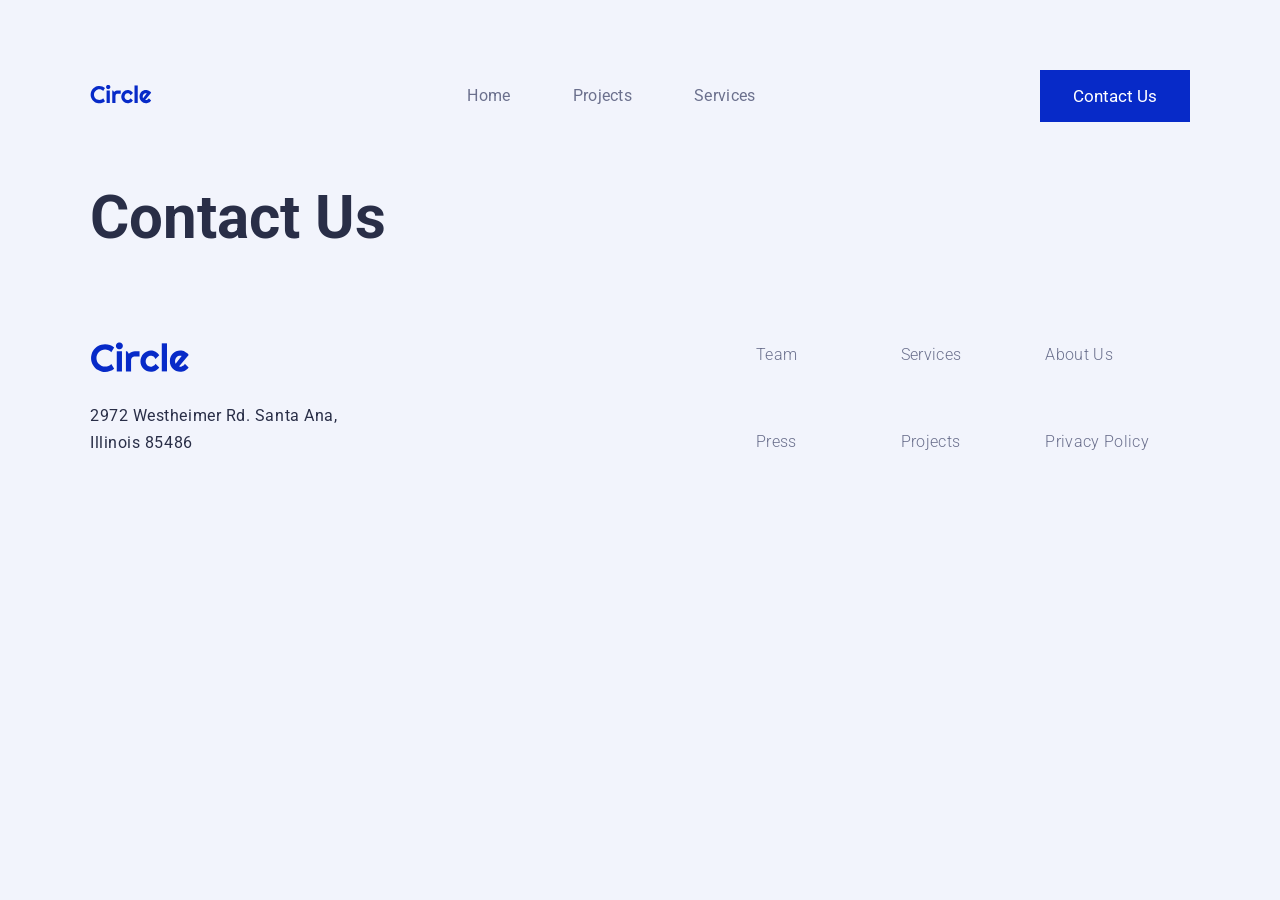
==== contact.html @ b86afda3 "create contact page" ====
<!DOCTYPE html>
<html lang="en">

<head>
    <meta charset="UTF-8">
    <meta http-equiv="X-UA-Compatible" content="IE=edge">
    <meta name="viewport" content="width=device-width, initial-scale=1.0">
    <title>Circle</title>
    <link rel="preconnect" href="https://fonts.googleapis.com">
    <link rel="preconnect" href="https://fonts.gstatic.com" crossorigin>
    <link href="https://fonts.googleapis.com/css2?family=Roboto:wght@100;300;400;500;700;900&display=swap"
        rel="stylesheet">
    <link rel="stylesheet" href="style.css">
</head>

<body>
    <header>
        <div class="container">
            <nav class="navigation">
                <a href="index.html"> <img src="assets/logos/circle.svg" alt="circle logo" class="logo"></a>
                <ul>
                    <li><a href="index.html#home">Home</a></li>
                    <li><a href="index.html#projects">Projects</a></li>
                    <li><a href="index.html#services">Services</a></li>
                </ul>
                <a href="contact.html" class="contact-us-button circle-button">Contact Us</a>
            </nav>
        </div>
    </header>

    <section class="contact-us">
        <div class="container">
            <h1>Contact Us</h1>
            <form action="" class="contact-form">
                
            </form>
        </div>

    </section>

    <footer>
        <div class="container">
            <div class="footer-company">
                <img src="/assets/logos/circle.svg" alt="circle-logo">
                <p class="footer-address">
                    2972 Westheimer Rd. Santa Ana, <br> Illinois 85486
                </p>
            </div>
            <nav class="footer-nav">
                <ul>
                    <li><a href="#">Team</a></li>
                    <li><a href="#">Services</a></li>
                    <li><a href="#">About Us</a></li>
                    <li><a href="#">Press</a></li>
                    <li><a href="#">Projects</a></li>
                    <li><a href="#">Privacy Policy</a></li>
                </ul>
            </nav>
        </div>
    </footer>
    <script src="script.js"></script>
</body>

</html>
---- style.css ----
body {
    font-family: 'Roboto', sans-serif;
    color: #292E47;
    background-color: #F2F4FC;
}

body * {
    box-sizing: border-box;
}


h1 {
    font-size: 60px;
    font-weight: 700;
    margin: 0;
}

h2 {
    font-size: 50px;
    font-weight: 700;
    margin: 0;
}

h3 {
    font-size: 40px;
    font-weight: 700;
    margin: 0;
}

h4 {
    font-size: 24px;
    font-weight: 700;
    margin: 0;
}

p.body-intro {
    font-size: 20px;
    font-weight: 400;
    line-height: 1.5;
}

.container {
    width: 1100px;
    margin: 0 auto;
}

.container-fluid {
    width: 1320px;
    margin: 0 auto;
}

button.circle-button, a.circle-button {
    font-size: 17px;
    border-radius: 0px;
    background-color: #072AC8;
    border: none;
    color: #fff;
    display: inline-block;
    padding: 16px 33px;
    cursor: pointer;
    text-decoration: none;
}

button.circle-button-transparent {
    background-color: transparent;
    color: #6B708D;
}

a.circle-link {
    color: #072AC8;
    text-decoration: none;
    font-size: 17px;
    font-weight: 400;
}

.navigation {
    padding: 60px 0;
    display: flex;
    justify-content: space-between;
    align-items: center;
}

.navigation ul {
    display: flex;
    list-style: none;
    margin: 0;
    padding: 0;
    gap: 62px;
    margin-bottom: -1px;
    margin-left: 31px;
    letter-spacing: 0.02em;
}

.navigation ul li a {
    color: #6B708D;
    text-decoration: none;
}

.navigation .logo {
    margin-top: 1px;
}

.navigation .circle-button {
    cursor: pointer;
    margin-top: 2px;
}

.hero {
    padding: 30px 0;
}

.hero .container {
    display: flex;
    justify-content: space-between;
}

.hero .intro {
    width: 48%;
    padding-top: 118px;
}

.hero .intro p.body-intro {
    margin-bottom: 41px;
    margin-top: 28px;
}

.hero .intro .intro-buttons {
    display: flex;
    align-items: center;
    gap: 10px;
}

.hero .intro .circle-button {
    padding: 16px 29px;
}

.hero .intro-images {
    width: 52%;
    position: relative;
}

.hero .intro-images .intro-image-bg {
    width: 100%;
    display: block;
    margin-top: 10px;
}

.hero .intro-images .intro-image-card {
    position: absolute;
}

.hero .intro-images .intro-image-card-1 {
    position: absolute;
    top: -11px;
    width: 374px;
    left: -91px;
}

.hero .intro-images .intro-image-card-2 {
    position: absolute;
    bottom: -130px;
    width: 350px;
    right: -80px;
}

.sponsors {
    padding: 140px 0;
}

.sponsors .sponsor-images {
    display: flex;

    align-items: center;
    padding: 0 22px;

    justify-content: space-between;
}

.sponsors .sponsor-images .sponsor-image {
    width: 105px;
    margin-top: 2px;
    display: block;
    object-fit: fill;
}

.sponsors .sponsor-images .sponsor-image.sponsor-image-google {
    width: 94px;
}

.sponsors .sponsor-images .sponsor-image.sponsor-image-microsoft {
    width: 120px;
    margin-left: 0px;
}

.sponsors .sponsor-images .sponsor-image.sponsor-image-fedex {
    width: 102px;
}

.recent-projects {
    padding: 92px 0;

}

.projects-grid {
    margin-top: 70px;
    display: grid;
    grid-template-columns: 340px 340px 340px;
    gap: 40px;
}

.project-card {}

.project-card img {
    width: 100%;
    height: 240px;
}

.project-card .project-card-info {
    padding: 25px 30px 30px 30px;
}

.project-card .project-card-info p {
    letter-spacing: 0.035em;
}

.project-card .project-card-info .circle-link {
    margin-top: 60px;
    display: block;
}

.reviews {
    padding: 110px 0;
}

.reviews .container-fluid {
    background-color: #292E47;
    height: 622px;

}

.reviews .container-fluid h3.review-title {
    color: #F2F4FC;
}

.reviews .container-fluid .review-comment {
    text-align: center;
    color: #FFC600;
    font-size: 24px;
    line-height: 1.6;
    margin-left: 9px;
    letter-spacing: 0.005em;
    margin-top: 105px;
}

.reviews .container-fluid .review {
    display: flex;
    justify-content: space-between;
    align-items: center;
    padding: 120px 0;
    flex-direction: column;
    height: 100%;
    position: relative;
}

.reviews .container-fluid .review .review-author .review-author-image {
    width: 50px;
    height: 50px;
    border-radius: 50%;
    object-fit: cover;
}

.reviews .container-fluid .review .review-author {
    display: flex;
    align-items: center;
    gap: 10px;
    margin-top: 75px;
}

.reviews .container-fluid .review .review-author .review-author-name {
    color: #A2D6F9;
    font-size: 17px;
    font-weight: 300;
    padding: 0;
    margin: 0;
    margin-bottom: 5px;
}

.reviews .container-fluid .review .review-author .review-author-org {
    color: #F2F4FC;
    font-size: 13px;
    padding: 0;
    margin: 0;
    margin-top: 5px;
}

.reviews .container-fluid .review .emojis .emoji {
    position: absolute;
    width: 150px;
}

.reviews .container-fluid .review .emojis {
    width: 100%;
}

.reviews .container-fluid .review .emojis .emoji-1 {
    top: 50px;
    left: 75px;
}

.reviews .container-fluid .review .emojis .emoji-2 {
    top: 50px;
    right: 90px;
}

.reviews .container-fluid .review .emojis .emoji-3 {
    bottom: 75px;
    left: 64px;
}

.reviews .container-fluid .review .emojis .emoji-4 {
    bottom: 75px;
    right: 72px;
}

.services {
    padding: 90px 0;
}

.services-grid {
    margin-top: 70px;
    display: grid;
    grid-template-columns: 340px 340px 340px;
    gap: 40px;
    /* TODO: unify in one class */
}

.card {
    width: 340px;
    background-color: #fff;
    box-shadow: rgba(0, 0, 0, 0.1) 0px 38px 77px 0px;
}


.card-info {
    padding: 25px 30px 30px 30px;
}

.card-info p {
    color: #6B708D;
}

.card-icon-wrapper {
    display: flex;
    align-items: center;
    justify-content: center;
    margin-top: 15px;
    margin-bottom: 30px;
    width: 80px;
    height: 80px;
    border-radius: 50%;

    background-color: #ECF7FF;
}

.service-card-info p {
    letter-spacing: 0.004em;
    line-height: 1.5em;

}

.service-card-info .circle-link {
    margin-top: 40px;
    display: block;
}

.service-card-info p {
    font-size: 20px;
}

.newsletter {
    padding: 112px 0;
}

.newsletter .container-fluid {
    background-color: #FFC600;
    display: flex;
    align-items: center;
    justify-content: center;
    flex-direction: column;
    padding: 136px 0;
}

.newsletter .container-fluid p {
    font-size: 20px;
    margin-top: 24px;
}

.newsletter .newsletter-form {
    margin-top: 32px;
    display: flex;

}

.newsletter .newsletter-form .newsletter-input {
    width: 394px;
    height: 80px;
    border-radius: 0px;
    border: none;
    padding: 30px 73px;
    font-size: 16px;
    font-weight: 300;
    color: #292E47;
    letter-spacing: 0.02em;
    background: url("/assets/newsletter/icon/mail.svg") no-repeat left #fff;
    background-size: 29px;
    background-position: 33px 26px;
}

.newsletter .newsletter-form .newsletter-input::placeholder {
    color: #292E47;
    opacity: 1;
}


.newsletter .newsletter-form .circle-button {
    height: 80px;
    margin-left: 20px;
    width: 200px;
}

footer {
    padding: 88px 0;
}

footer .container {
    display: flex;
    justify-content: space-between;
}

footer .footer-company img {
    width: 100px;
}

footer .footer-company .footer-address {
    margin-top: 26px;
    letter-spacing: 0.034em;
    line-height: 1.65em;
}

footer .footer-nav ul {
    display: flex;
    justify-content: space-between;
    align-items: center;
    flex-wrap: wrap;
    list-style: none;
    margin-left: 0;
    padding-left: 0;
    width: 434px;
    padding-top: 0;
    margin-top: 4px;
}

footer .footer-nav ul li {
    flex-grow: 1;
    flex-shrink: 0;
    flex-basis: 120px;
    padding-bottom: 68px;
}

footer .footer-nav ul li a {
    color: #6B708D;
    font-size: 16px;
    font-weight: 300;
    letter-spacing: 0.02em;
    text-decoration: none;
}



.project {
    padding: 85px 0 0 0;
}

.project h1 {}

.project-header {
    display: flex;
    justify-content: space-between;
    align-items: center;
}

.project-header p {
    margin-top: 20px;

}

.project-header .project-desc {
    font-size: 24px;
    color: #6B708D;
    letter-spacing: 0.005em;
}

.project-header .project-date {
    font-size: 20px;
    margin-top: 17px;
}

.project-header .project-date span {
    color: #6B708D;
}
.project-body {
    padding: 55px 0 0 0;
}
.project-body img {
    width: 100%;
    height: 445px;
    object-fit: cover;
    box-shadow: rgba(0, 0, 0, 0.1) 0px 38px 77px 0px;
}
.project-body .project-text {
    margin-top: 67px;
    font-size: 20px;
    line-height: 1.5em;
    letter-spacing: 0.0005em;
}
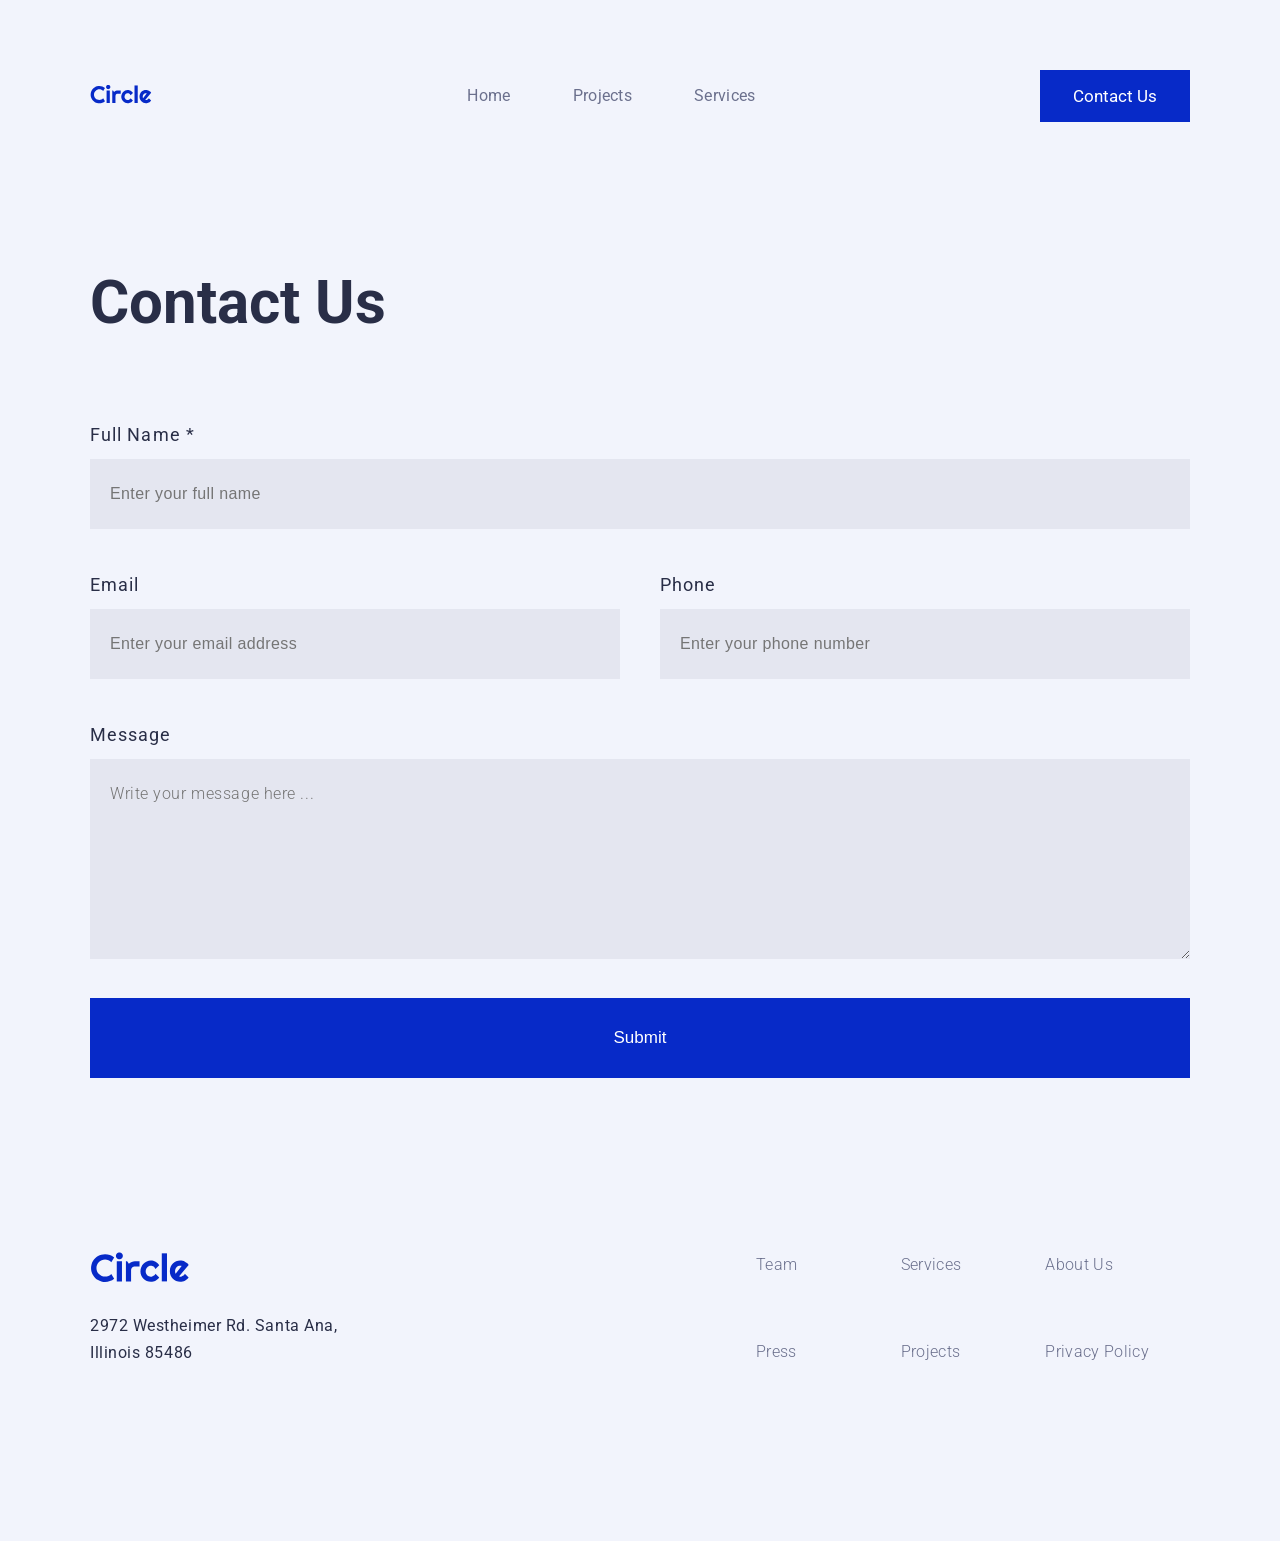
==== commit 837aae4b: "contact page finished" ====
--- a/contact.html
+++ b/contact.html
@@ -32,7 +32,30 @@
         <div class="container">
             <h1>Contact Us</h1>
             <form action="" class="contact-form">
-                
+                <div class="form-line">
+                    <div class="form-control">
+                        <label for="name" required>Full Name *</label>
+                        <input class="form-input" name="name" type="text" placeholder="Enter your full name">
+                    </div>
+                </div>
+                <div class="form-line">
+                    <div class="form-control">
+                        <label for="email">Email</label>
+                        <input class="form-input" name="email" type="email" placeholder="Enter your email address">
+                    </div>
+                    <div class="form-control">
+                        <label for="phone">Phone</label>
+                        <input class="form-input" name="phone" type="text" placeholder="Enter your phone number">
+                    </div>
+                </div>
+                <div class="form-line">
+                    <div class="form-control">
+                        <label for="message">Message</label>
+                        <textarea class="form-input" name="message" type="text"
+                            placeholder="Write your message here ..."></textarea>
+                    </div>
+                </div>
+                <button class="circle-button form-button" type="submit">Submit</button>
             </form>
         </div>
 
--- a/style.css
+++ b/style.css
@@ -49,7 +49,8 @@
     margin: 0 auto;
 }
 
-button.circle-button, a.circle-button {
+button.circle-button,
+a.circle-button {
     font-size: 17px;
     border-radius: 0px;
     background-color: #072AC8;
@@ -59,20 +60,32 @@
     padding: 16px 33px;
     cursor: pointer;
     text-decoration: none;
+    transition: background-color 300ms linear;
+}
+button.circle-button:hover,
+a.circle-button:hover {
+    background-color: #292E47;
 }
 
 button.circle-button-transparent {
     background-color: transparent;
     color: #6B708D;
-}
-
+    transition: color 300ms linear;
+}
+button.circle-button-transparent:hover {
+    background-color: transparent;
+    color: #292E47;
+}
 a.circle-link {
     color: #072AC8;
     text-decoration: none;
     font-size: 17px;
     font-weight: 400;
-}
-
+    transition: color 300ms linear;
+}
+a.circle-link:hover {
+    color: #000000;
+}
 .navigation {
     padding: 60px 0;
     display: flex;
@@ -94,6 +107,10 @@
 .navigation ul li a {
     color: #6B708D;
     text-decoration: none;
+    transition: color 300ms linear;
+}
+.navigation ul li a:hover {
+    color: #292E47;
 }
 
 .navigation .logo {
@@ -473,9 +490,12 @@
     font-weight: 300;
     letter-spacing: 0.02em;
     text-decoration: none;
-}
-
-
+    transition: background-color 300ms linear;
+}
+
+footer .footer-nav ul li a:hover {
+    color: #292E47;
+}
 
 .project {
     padding: 85px 0 0 0;
@@ -508,18 +528,83 @@
 .project-header .project-date span {
     color: #6B708D;
 }
+
 .project-body {
     padding: 55px 0 0 0;
 }
+
 .project-body img {
     width: 100%;
     height: 445px;
     object-fit: cover;
     box-shadow: rgba(0, 0, 0, 0.1) 0px 38px 77px 0px;
 }
+
 .project-body .project-text {
     margin-top: 67px;
     font-size: 20px;
     line-height: 1.5em;
     letter-spacing: 0.0005em;
+}
+
+
+.contact-us {
+    padding: 85px 0;
+}
+
+.contact-form {
+    margin-top: 86px;
+}
+
+.form-line {
+    display: flex;
+    align-items: center;
+    justify-content: space-between;
+    margin-top: 45px;
+    gap: 40px;
+}
+
+.form-line .form-control {
+    width: 100%;
+
+}
+
+.form-line .form-control input {
+    width: 100%;
+    height: 70px;
+    border-radius: 0px;
+    border: none;
+    padding: 23px 20px;
+    font-size: 16px;
+    font-weight: 300;
+    color: #292E47;
+    background: rgba(107, 112, 141, 0.1);
+    letter-spacing: 0.024em;
+    margin-top: 14px;
+}
+
+.form-line .form-control label {
+    display: block;
+    font-size: 18px;
+    letter-spacing: 0.06em;
+}
+
+.form-line .form-control textarea {
+    width: 100%;
+    height: 200px;
+    background: rgba(107, 112, 141, 0.1);
+    letter-spacing: 0.035em;
+    margin-top: 14px;
+    border-radius: 0px;
+    border: none;
+    padding: 25px 20px;
+    font-family: 'Roboto', sans-serif;
+    font-size: 16px;
+    font-weight: 300;
+    color: #292E47;
+}
+.circle-button.form-button {
+    margin-top: 35px;
+    height: 80px;
+    width: 100%;
 }
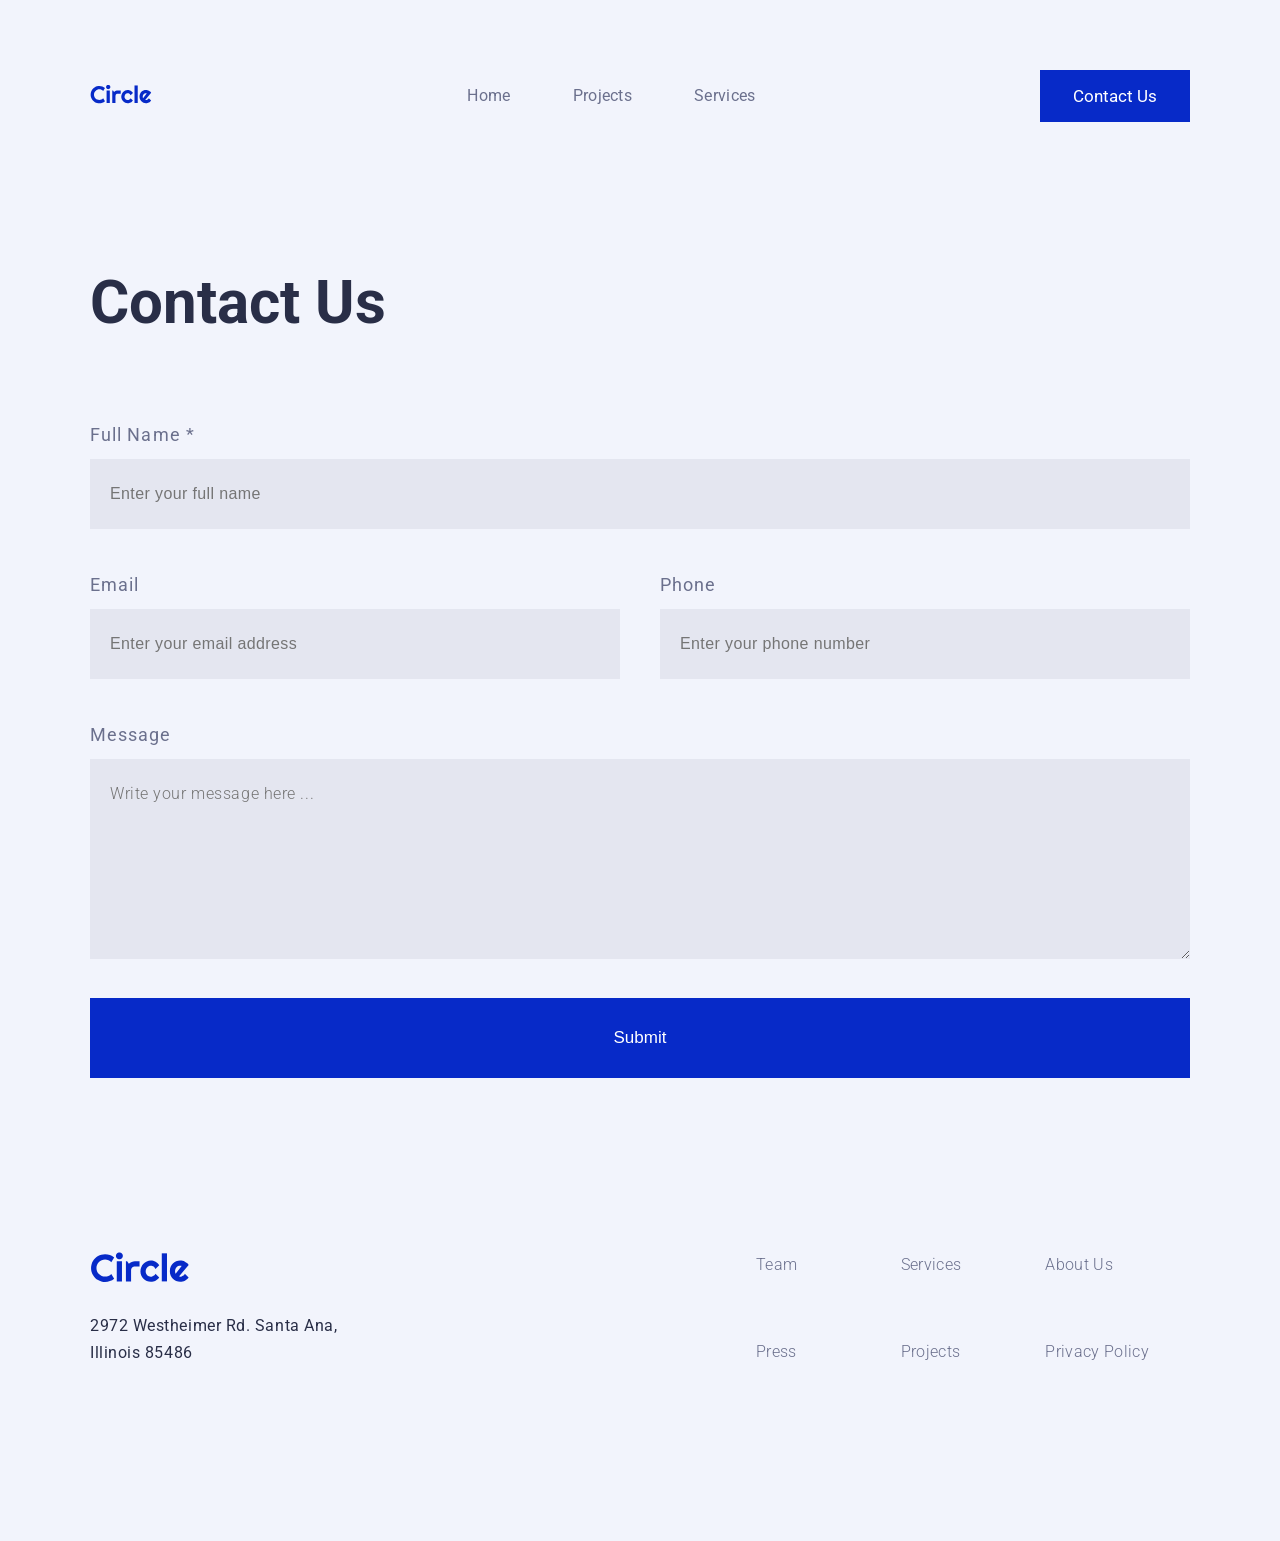
==== commit 665315c7: "add contact form logic" ====
--- a/contact.html
+++ b/contact.html
@@ -35,32 +35,44 @@
                 <div class="form-line">
                     <div class="form-control">
                         <label for="name" required>Full Name *</label>
-                        <input class="form-input" name="name" type="text" placeholder="Enter your full name">
+                        <input class="form-input input-name" name="name" type="text" placeholder="Enter your full name"
+                            required>
                     </div>
                 </div>
                 <div class="form-line">
                     <div class="form-control">
                         <label for="email">Email</label>
-                        <input class="form-input" name="email" type="email" placeholder="Enter your email address">
+                        <input class="form-input input-email" name="email" type="email"
+                            placeholder="Enter your email address">
                     </div>
                     <div class="form-control">
                         <label for="phone">Phone</label>
-                        <input class="form-input" name="phone" type="text" placeholder="Enter your phone number">
+                        <input class="form-input input-phone" name="phone" type="text"
+                            placeholder="Enter your phone number">
                     </div>
                 </div>
                 <div class="form-line">
                     <div class="form-control">
                         <label for="message">Message</label>
-                        <textarea class="form-input" name="message" type="text"
+                        <textarea class="form-input input-message" name="message" type="text"
                             placeholder="Write your message here ..."></textarea>
                     </div>
                 </div>
-                <button class="circle-button form-button" type="submit">Submit</button>
+                <button class="circle-button form-button" id="contact-submit" type="submit">Submit</button>
             </form>
         </div>
 
     </section>
+    <!-- The Modal -->
+    <div id="myModal" class="modal">
 
+        <!-- Modal content -->
+        <div class="modal-content">
+            <span class="close">&times;</span>
+            <p id="modal-text"></p>
+        </div>
+
+    </div>
     <footer>
         <div class="container">
             <div class="footer-company">
--- a/style.css
+++ b/style.css
@@ -587,6 +587,7 @@
     display: block;
     font-size: 18px;
     letter-spacing: 0.06em;
+    color: #6B708D;
 }
 
 .form-line .form-control textarea {
@@ -607,4 +608,44 @@
     margin-top: 35px;
     height: 80px;
     width: 100%;
-}+}
+
+
+/* The Modal (background) */
+.modal {
+    display: none; /* Hidden by default */
+    position: fixed; /* Stay in place */
+    z-index: 1; /* Sit on top */
+    padding-top: 100px; /* Location of the box */
+    left: 0;
+    top: 0;
+    width: 100%; /* Full width */
+    height: 100%; /* Full height */
+    overflow: auto; /* Enable scroll if needed */
+    background-color: rgb(0,0,0); /* Fallback color */
+    background-color: rgba(0,0,0,0.4); /* Black w/ opacity */
+  }
+  
+  /* Modal Content */
+  .modal-content {
+    background-color: #fefefe;
+    margin: auto;
+    padding: 20px;
+    border: 1px solid #888;
+    width: 40%;
+  }
+  
+  /* The Close Button */
+  .close {
+    color: #aaaaaa;
+    float: right;
+    font-size: 28px;
+    font-weight: bold;
+  }
+  
+  .close:hover,
+  .close:focus {
+    color: #000;
+    text-decoration: none;
+    cursor: pointer;
+  }
